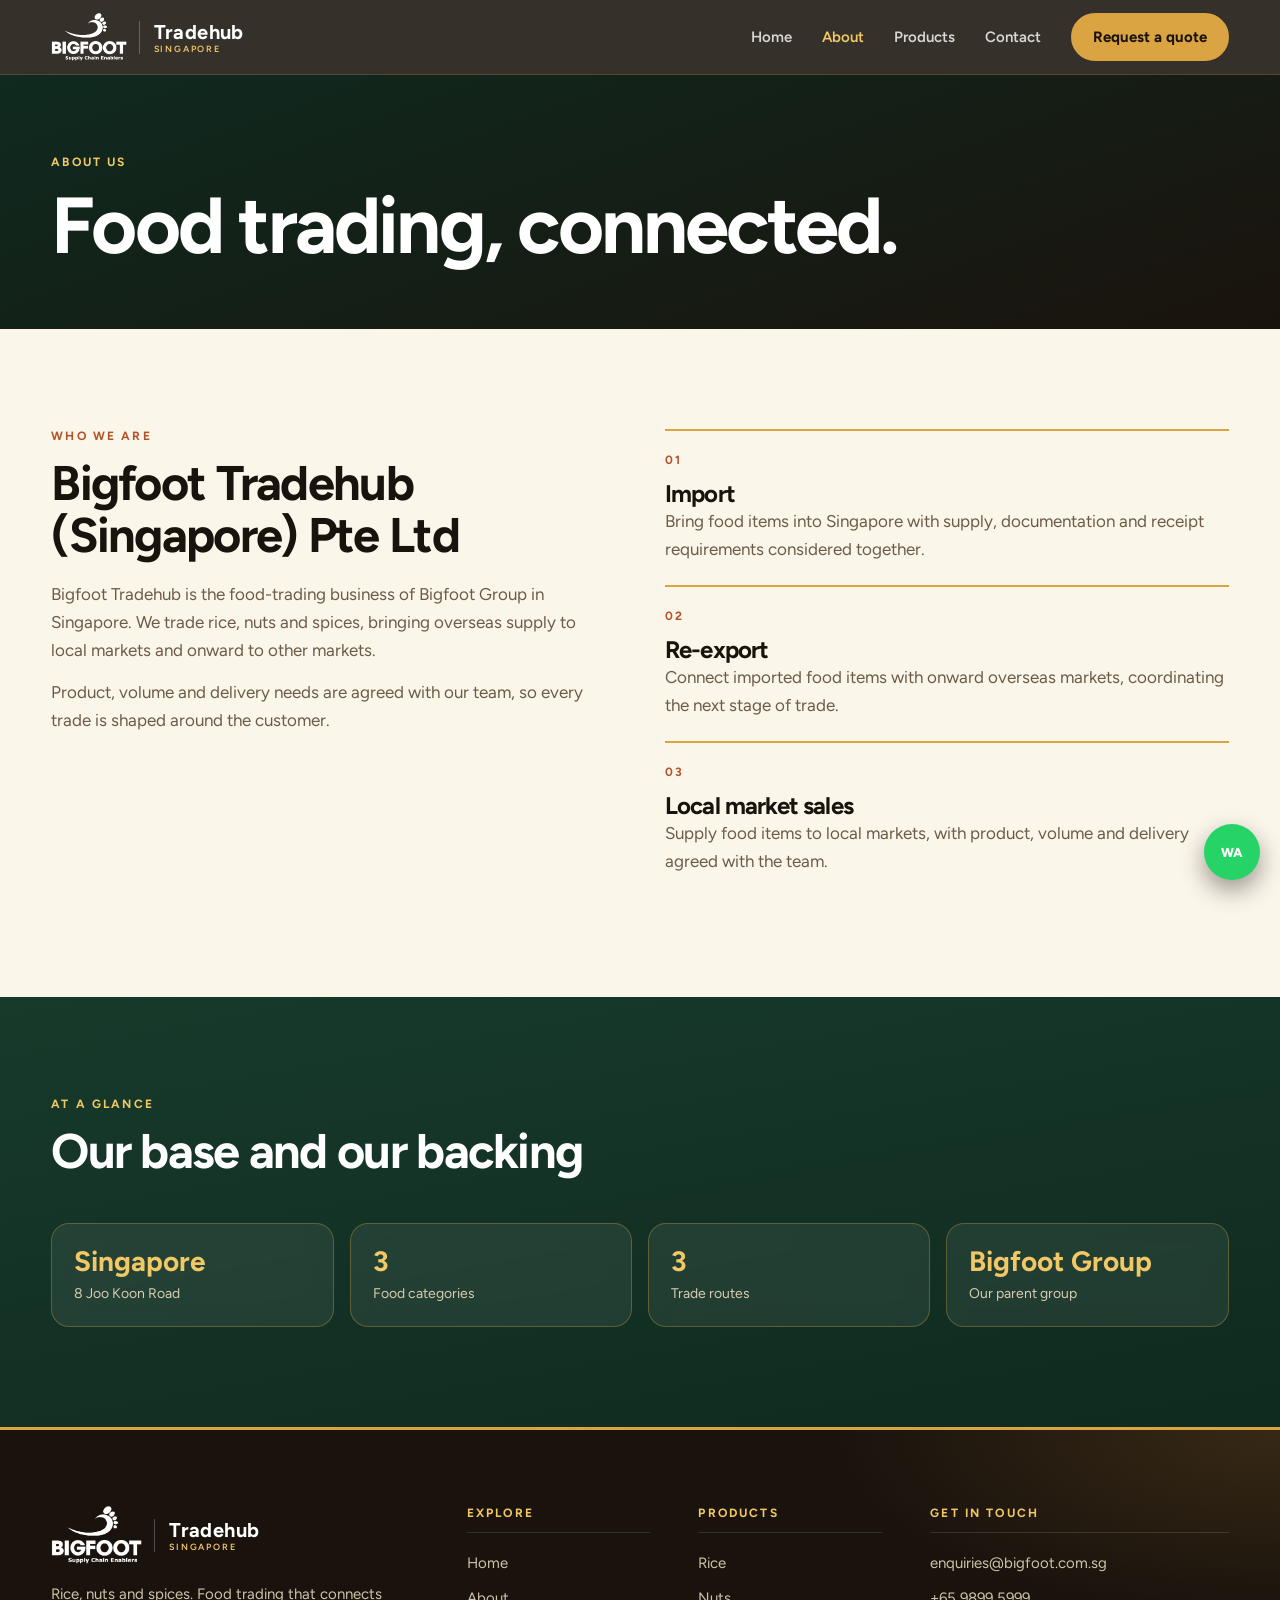
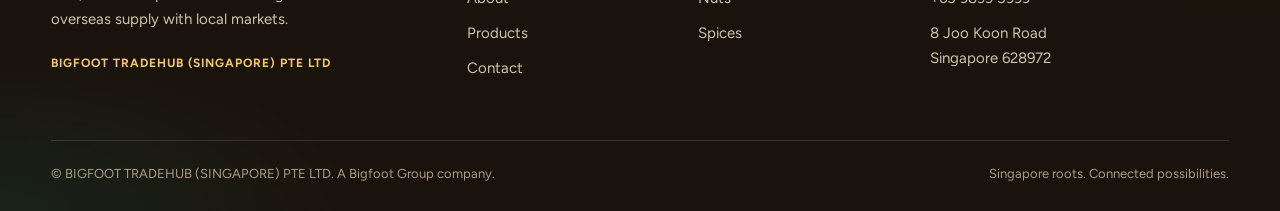
==== about.html @ 129e6efc "Add files via upload" ====
<!doctype html><html lang="en"><head><meta charset="utf-8"><meta name="viewport" content="width=device-width,initial-scale=1"><title>About | Bigfoot Tradehub</title><meta name="description" content="About Bigfoot Tradehub (Singapore) Pte Ltd, a Bigfoot Group food-trading company."><meta name="theme-color" content="#120d09"><link rel="preconnect" href="https://fonts.googleapis.com"><link rel="preconnect" href="https://fonts.gstatic.com" crossorigin><link href="https://fonts.googleapis.com/css2?family=Figtree:wght@400;500;600;700;800&display=swap" rel="stylesheet"><link rel="stylesheet" href="styles.css"></head><body>
<header><div class="w"><a class="brand" href="index.html" aria-label="Bigfoot Tradehub home"><img class="bl" src="assets/images/bigfoot-white.png" alt="Bigfoot"><span class="bt">Tradehub<small>SINGAPORE</small></span></a><button class="mt" aria-label="Menu" aria-expanded="false">&#9776;</button><nav><a href="index.html">Home</a><a href="about.html" class=on>About</a><a href="products.html">Products</a><a href="contact.html">Contact</a><a class="btn" href="contact.html">Request a quote</a></nav></div></header>
<main><section class="ph"><div class="w"><span class="k">About us</span><h1>Food trading, connected.</h1></div></section>
<section><div class="w two"><div class="rv"><span class="k">Who we are</span><h2>Bigfoot Tradehub (Singapore) Pte Ltd</h2><p style="margin-top:18px;color:var(--mut)">Bigfoot Tradehub is the food-trading business of Bigfoot Group in Singapore. We trade rice, nuts and spices, bringing overseas supply to local markets and onward to other markets.</p><p style="margin-top:14px;color:var(--mut)">Product, volume and delivery needs are agreed with our team, so every trade is shaped around the customer.</p></div>
<div class="rt rv"><article><span class="k">01</span><h3>Import</h3><p>Bring food items into Singapore with supply, documentation and receipt requirements considered together.</p></article><article><span class="k">02</span><h3>Re-export</h3><p>Connect imported food items with onward overseas markets, coordinating the next stage of trade.</p></article><article><span class="k">03</span><h3>Local market sales</h3><p>Supply food items to local markets, with product, volume and delivery agreed with the team.</p></article></div></div></section>
<section class="dark"><div class="w"><div class="hd"><span class="k">At a glance</span><h2>Our base and our backing</h2></div><div class="facts" style="margin:0"><div><b>Singapore</b><small>8 Joo Koon Road</small></div><div><b>3</b><small>Food categories</small></div><div><b>3</b><small>Trade routes</small></div><div><b>Bigfoot Group</b><small>Our parent group</small></div></div></div></section></main>
<a class="wa" href="https://wa.me/6598995999?text=Hello%20Bigfoot%20Tradehub%2C%20I%27d%20like%20to%20enquire." aria-label="WhatsApp">WA</a>
<footer><div class="w fg"><div class="fa"><a class="brand" href="index.html" aria-label="Bigfoot Tradehub home"><img class="bl" src="assets/images/bigfoot-white.png" alt="Bigfoot"><span class="bt">Tradehub<small>SINGAPORE</small></span></a><p>Rice, nuts and spices. Food trading that connects overseas supply with local markets.</p><div class="lgl">BIGFOOT TRADEHUB (SINGAPORE) PTE LTD</div></div><div class="fc"><h4>Explore</h4><a href="index.html">Home</a><a href="about.html">About</a><a href="products.html">Products</a><a href="contact.html">Contact</a></div><div class="fc"><h4>Products</h4><a href="products.html?cat=rice">Rice</a><a href="products.html?cat=nuts">Nuts</a><a href="products.html?cat=spices">Spices</a></div><div class="fc"><h4>Get in touch</h4><a href="mailto:enquiries@bigfoot.com.sg">enquiries@bigfoot.com.sg</a><a href="tel:+6598995999">+65 9899 5999</a><p>8 Joo Koon Road<br>Singapore 628972</p></div></div><div class="w fb"><span>&copy; BIGFOOT TRADEHUB (SINGAPORE) PTE LTD. A Bigfoot Group company.</span><span>Singapore roots. Connected possibilities.</span></div></footer><script src="script.js" defer></script></body></html>
---- styles.css ----
:root{--ink:#1a130d;--g:#173a2b;--g2:#0f2a1f;--gold:#d9a441;--gold2:#f2c867;--cream:#fbf6ea;--sand:#f1e5c8;--terra:#b4532a;--mut:#6b5b48;--serif:'Figtree',system-ui,-apple-system,'Segoe UI',Arial,sans-serif;--sans:'Figtree',system-ui,sans-serif}
*{box-sizing:border-box;margin:0}html{scroll-behavior:smooth}body{font:17px/1.65 var(--sans);color:var(--ink);background:var(--cream)}
a{color:inherit;text-decoration:none}img{max-width:100%;display:block}.w{width:min(1180px,92%);margin:auto}
h1,h2,h3{font-family:var(--serif);font-weight:700;line-height:1.08;letter-spacing:-.035em}h1{font-size:clamp(42px,6.2vw,84px)}h2{font-size:clamp(30px,3.8vw,50px)}h3{font-size:24px}
.k{font:700 12px var(--sans);letter-spacing:.18em;text-transform:uppercase;color:var(--terra);margin-bottom:14px;display:block}
.btn{display:inline-flex;gap:10px;align-items:center;padding:14px 26px;border-radius:99px;background:var(--gold);color:var(--ink);font-weight:700;border:2px solid var(--gold);transition:.25s}.btn:hover{background:var(--gold2);transform:translateY(-2px)}.btn.o{background:transparent;color:#fff;border-color:#ffffff55}.btn.o:hover{border-color:var(--gold);color:var(--gold2)}
header{position:sticky;top:0;z-index:50;background:#120d09d9;backdrop-filter:blur(14px);border-bottom:1px solid #d9a44133;color:#fff}header .w{display:flex;align-items:center;justify-content:space-between;height:74px}
.brand{display:flex;align-items:center;gap:12px;font:700 20px var(--serif);letter-spacing:.02em}.brand .bl{height:48px;width:auto}.brand .bt{padding-left:14px;border-left:1px solid #ffffff40;line-height:1.1}.brand small{display:block;font:600 9px var(--sans);letter-spacing:.2em;color:var(--gold2)}
nav{display:flex;gap:30px;align-items:center;font-weight:600;font-size:15px}nav a:not(.btn){opacity:.8}nav a:hover,nav a.on{opacity:1;color:var(--gold2)}nav .btn{padding:10px 20px}.mt{display:none;background:none;border:1px solid #fff4;color:#fff;border-radius:8px;padding:8px 12px;font-size:20px}
.hero{background:radial-gradient(60% 70% at 85% 10%,#d9a44140,transparent 70%),radial-gradient(50% 60% at 0 100%,#b4532a33,transparent 70%),linear-gradient(160deg,var(--g2),var(--ink));color:#fff;padding:90px 0 70px;overflow:hidden}
.hero .w{display:grid;grid-template-columns:1.15fr 1fr;gap:50px;align-items:center}.hero h1 em{font-style:italic;color:var(--gold2)}.hero p.l{font-size:20px;color:#e8dcc4;max-width:540px;margin:24px 0 32px}.hero .k{color:var(--gold2)}
.stack{position:relative;height:430px}.stack div{position:absolute;width:62%;height:70%;border-radius:24px;border:1px solid #ffffff40;box-shadow:0 30px 60px -20px #000a;overflow:hidden;background-size:64px;transition:.5s}
.stack div:nth-child(1){left:0;top:6%;transform:rotate(-7deg);background-image:url("data:image/svg+xml,%3Csvg%20xmlns%3D%27http%3A//www.w3.org/2000/svg%27%20width%3D%2764%27%20height%3D%2764%27%3E%3Crect%20width%3D%2764%27%20height%3D%2764%27%20fill%3D%27%23cdbb8f%27/%3E%3Cellipse%20cx%3D%2714%27%20cy%3D%2714%27%20rx%3D%279%27%20ry%3D%273.2%27%20fill%3D%27%23f6eed6%27%20transform%3D%27rotate%2830%2014%2014%29%27/%3E%3Cellipse%20cx%3D%2746%27%20cy%3D%2710%27%20rx%3D%279%27%20ry%3D%273.2%27%20fill%3D%27%23f6eed6%27%20transform%3D%27rotate%28-40%2046%2010%29%27/%3E%3Cellipse%20cx%3D%2730%27%20cy%3D%2734%27%20rx%3D%279%27%20ry%3D%273.2%27%20fill%3D%27%23f6eed6%27%20transform%3D%27rotate%2870%2030%2034%29%27/%3E%3Cellipse%20cx%3D%2710%27%20cy%3D%2750%27%20rx%3D%279%27%20ry%3D%273.2%27%20fill%3D%27%23f6eed6%27%20transform%3D%27rotate%28-20%2010%2050%29%27/%3E%3Cellipse%20cx%3D%2752%27%20cy%3D%2748%27%20rx%3D%279%27%20ry%3D%273.2%27%20fill%3D%27%23f6eed6%27%20transform%3D%27rotate%2845%2052%2048%29%27/%3E%3C/svg%3E")}.stack div:nth-child(2){right:0;top:0;transform:rotate(6deg);background-image:url("data:image/svg+xml,%3Csvg%20xmlns%3D%27http%3A//www.w3.org/2000/svg%27%20width%3D%2764%27%20height%3D%2764%27%3E%3Crect%20width%3D%2764%27%20height%3D%2764%27%20fill%3D%27%23a8743a%27/%3E%3Cpath%20d%3D%27M8%2016q8-12%2014%200q-2%2012-14%200z%27%20fill%3D%27%23e6c58b%27%20transform%3D%27rotate%2820%208%2016%29%27/%3E%3Cpath%20d%3D%27M38%208q8-12%2014%200q-2%2012-14%200z%27%20fill%3D%27%23e6c58b%27%20transform%3D%27rotate%28-30%2038%208%29%27/%3E%3Cpath%20d%3D%27M26%2040q8-12%2014%200q-2%2012-14%200z%27%20fill%3D%27%23e6c58b%27%20transform%3D%27rotate%2860%2026%2040%29%27/%3E%3Cpath%20d%3D%27M4%2052q8-12%2014%200q-2%2012-14%200z%27%20fill%3D%27%23e6c58b%27%20transform%3D%27rotate%28-10%204%2052%29%27/%3E%3Cpath%20d%3D%27M46%2050q8-12%2014%200q-2%2012-14%200z%27%20fill%3D%27%23e6c58b%27%20transform%3D%27rotate%2835%2046%2050%29%27/%3E%3C/svg%3E")}.stack div:nth-child(3){left:20%;bottom:0;transform:rotate(-1deg);background-image:url("data:image/svg+xml,%3Csvg%20xmlns%3D%27http%3A//www.w3.org/2000/svg%27%20width%3D%2764%27%20height%3D%2764%27%3E%3Crect%20width%3D%2764%27%20height%3D%2764%27%20fill%3D%27%238f2f1c%27/%3E%3Ccircle%20cx%3D%2712%27%20cy%3D%2714%27%20r%3D%275%27%20fill%3D%27%23e3a21a%27/%3E%3Ccircle%20cx%3D%2744%27%20cy%3D%2712%27%20r%3D%273.5%27%20fill%3D%27%23f1c453%27/%3E%3Ccircle%20cx%3D%2730%27%20cy%3D%2734%27%20r%3D%276%27%20fill%3D%27%23c4472b%27/%3E%3Ccircle%20cx%3D%2710%27%20cy%3D%2750%27%20r%3D%273.5%27%20fill%3D%27%23e3a21a%27/%3E%3Ccircle%20cx%3D%2750%27%20cy%3D%2748%27%20r%3D%275%27%20fill%3D%27%23f1c453%27/%3E%3C/svg%3E")}.stack:hover div{transform:rotate(0) scale(.98)}
.stack img,.tile img,.pc img{position:absolute;inset:0;width:100%;height:100%;object-fit:cover}
.stack span{position:absolute;left:16px;bottom:14px;font:700 22px var(--serif);color:#fff;text-shadow:0 2px 10px #000}
.facts{display:grid;grid-template-columns:repeat(4,1fr);gap:16px;margin-top:60px}.facts div,.gl{background:#ffffff12;border:1px solid #d9a44155;border-radius:18px;padding:20px 22px;backdrop-filter:blur(10px)}.facts b{display:block;font:700 28px var(--serif);color:var(--gold2)}.facts small{color:#d9ccb2;font-size:14px}
section{padding:100px 0}.hd{max-width:760px;margin-bottom:46px}.hd p{color:var(--mut);margin-top:16px;font-size:18px}.dark .hd p{color:#cfc3aa}
.tiles{display:grid;grid-template-columns:repeat(3,1fr);gap:22px}.tile{position:relative;min-height:360px;border-radius:26px;overflow:hidden;display:flex;flex-direction:column;justify-content:flex-end;padding:28px;color:#fff;background-size:64px;border:1px solid #d9a44155;transition:.35s}.tile:hover{transform:translateY(-8px)}.tile:after{content:"";position:absolute;inset:0;background:linear-gradient(180deg,transparent 30%,#120d09e6)}.tile *{position:relative;z-index:1}.tile h3{font-size:36px}.tile p{color:#eadfc6;font-size:15px}
.t1{background-image:url("data:image/svg+xml,%3Csvg%20xmlns%3D%27http%3A//www.w3.org/2000/svg%27%20width%3D%2764%27%20height%3D%2764%27%3E%3Crect%20width%3D%2764%27%20height%3D%2764%27%20fill%3D%27%23cdbb8f%27/%3E%3Cellipse%20cx%3D%2714%27%20cy%3D%2714%27%20rx%3D%279%27%20ry%3D%273.2%27%20fill%3D%27%23f6eed6%27%20transform%3D%27rotate%2830%2014%2014%29%27/%3E%3Cellipse%20cx%3D%2746%27%20cy%3D%2710%27%20rx%3D%279%27%20ry%3D%273.2%27%20fill%3D%27%23f6eed6%27%20transform%3D%27rotate%28-40%2046%2010%29%27/%3E%3Cellipse%20cx%3D%2730%27%20cy%3D%2734%27%20rx%3D%279%27%20ry%3D%273.2%27%20fill%3D%27%23f6eed6%27%20transform%3D%27rotate%2870%2030%2034%29%27/%3E%3Cellipse%20cx%3D%2710%27%20cy%3D%2750%27%20rx%3D%279%27%20ry%3D%273.2%27%20fill%3D%27%23f6eed6%27%20transform%3D%27rotate%28-20%2010%2050%29%27/%3E%3Cellipse%20cx%3D%2752%27%20cy%3D%2748%27%20rx%3D%279%27%20ry%3D%273.2%27%20fill%3D%27%23f6eed6%27%20transform%3D%27rotate%2845%2052%2048%29%27/%3E%3C/svg%3E")}.t2{background-image:url("data:image/svg+xml,%3Csvg%20xmlns%3D%27http%3A//www.w3.org/2000/svg%27%20width%3D%2764%27%20height%3D%2764%27%3E%3Crect%20width%3D%2764%27%20height%3D%2764%27%20fill%3D%27%23a8743a%27/%3E%3Cpath%20d%3D%27M8%2016q8-12%2014%200q-2%2012-14%200z%27%20fill%3D%27%23e6c58b%27%20transform%3D%27rotate%2820%208%2016%29%27/%3E%3Cpath%20d%3D%27M38%208q8-12%2014%200q-2%2012-14%200z%27%20fill%3D%27%23e6c58b%27%20transform%3D%27rotate%28-30%2038%208%29%27/%3E%3Cpath%20d%3D%27M26%2040q8-12%2014%200q-2%2012-14%200z%27%20fill%3D%27%23e6c58b%27%20transform%3D%27rotate%2860%2026%2040%29%27/%3E%3Cpath%20d%3D%27M4%2052q8-12%2014%200q-2%2012-14%200z%27%20fill%3D%27%23e6c58b%27%20transform%3D%27rotate%28-10%204%2052%29%27/%3E%3Cpath%20d%3D%27M46%2050q8-12%2014%200q-2%2012-14%200z%27%20fill%3D%27%23e6c58b%27%20transform%3D%27rotate%2835%2046%2050%29%27/%3E%3C/svg%3E")}.t3{background-image:url("data:image/svg+xml,%3Csvg%20xmlns%3D%27http%3A//www.w3.org/2000/svg%27%20width%3D%2764%27%20height%3D%2764%27%3E%3Crect%20width%3D%2764%27%20height%3D%2764%27%20fill%3D%27%238f2f1c%27/%3E%3Ccircle%20cx%3D%2712%27%20cy%3D%2714%27%20r%3D%275%27%20fill%3D%27%23e3a21a%27/%3E%3Ccircle%20cx%3D%2744%27%20cy%3D%2712%27%20r%3D%273.5%27%20fill%3D%27%23f1c453%27/%3E%3Ccircle%20cx%3D%2730%27%20cy%3D%2734%27%20r%3D%276%27%20fill%3D%27%23c4472b%27/%3E%3Ccircle%20cx%3D%2710%27%20cy%3D%2750%27%20r%3D%273.5%27%20fill%3D%27%23e3a21a%27/%3E%3Ccircle%20cx%3D%2750%27%20cy%3D%2748%27%20r%3D%275%27%20fill%3D%27%23f1c453%27/%3E%3C/svg%3E")}
.dark{background:linear-gradient(170deg,var(--g),var(--g2));color:#fff}.dark .k{color:var(--gold2)}
.steps{display:grid;grid-template-columns:repeat(4,1fr);gap:18px}.steps div{background:#ffffff10;border:1px solid #ffffff25;border-radius:20px;padding:26px}.steps b{display:grid;place-items:center;width:44px;height:44px;border-radius:50%;background:var(--gold);color:var(--ink);margin-bottom:18px}.steps h3{font-size:21px;margin-bottom:8px}.steps p{color:#d4c9b0;font-size:15px}
.pil{display:grid;grid-template-columns:1fr 1fr;gap:20px}.pil div{position:relative;overflow:hidden;border-radius:24px;padding:34px;min-height:200px;border:1px solid #d9a44144}.pil div:before{content:attr(data-n);position:absolute;right:20px;bottom:-14px;font:700 110px var(--serif);opacity:.14}.pil h3{margin-bottom:10px}.pil p{max-width:430px;font-size:15.5px}
.pil div:nth-child(1){background:var(--g);color:#fff}.pil div:nth-child(2){background:#fff}.pil div:nth-child(3){background:var(--sand)}.pil div:nth-child(4){background:var(--ink);color:#fff}.pil div:nth-child(4) h3{color:var(--gold2)}
.cta{background:radial-gradient(50% 80% at 80% 0,#d9a44133,transparent 70%),var(--ink);color:#fff;text-align:center}.cta h2 em{font-style:normal;color:var(--gold2)}.cta p{color:#d4c9b0;margin:18px auto 30px;max-width:560px}
.tabs{display:flex;flex-wrap:wrap;gap:10px;margin-bottom:30px}.tabs button{font:600 15px var(--sans);padding:11px 20px;border-radius:99px;border:1px solid #d9c8a2;background:#fff;color:var(--g);cursor:pointer}.tabs button em{font-style:normal;margin-left:8px;font-size:12px;background:var(--sand);padding:2px 8px;border-radius:99px}.tabs button.on{background:var(--g);color:#fff;border-color:var(--g)}
.grid{display:grid;grid-template-columns:repeat(4,1fr);gap:20px}.pc{background:#fff;border:1px solid #eadfc6;border-radius:20px;overflow:hidden;display:flex;flex-direction:column;transition:.3s}.pc:hover{transform:translateY(-5px);box-shadow:0 20px 34px -18px #1a130d66;border-color:var(--gold)}.pc .a{position:relative;height:150px;background-size:64px}.pc .a.rice{background-image:url("data:image/svg+xml,%3Csvg%20xmlns%3D%27http%3A//www.w3.org/2000/svg%27%20width%3D%2764%27%20height%3D%2764%27%3E%3Crect%20width%3D%2764%27%20height%3D%2764%27%20fill%3D%27%23cdbb8f%27/%3E%3Cellipse%20cx%3D%2714%27%20cy%3D%2714%27%20rx%3D%279%27%20ry%3D%273.2%27%20fill%3D%27%23f6eed6%27%20transform%3D%27rotate%2830%2014%2014%29%27/%3E%3Cellipse%20cx%3D%2746%27%20cy%3D%2710%27%20rx%3D%279%27%20ry%3D%273.2%27%20fill%3D%27%23f6eed6%27%20transform%3D%27rotate%28-40%2046%2010%29%27/%3E%3Cellipse%20cx%3D%2730%27%20cy%3D%2734%27%20rx%3D%279%27%20ry%3D%273.2%27%20fill%3D%27%23f6eed6%27%20transform%3D%27rotate%2870%2030%2034%29%27/%3E%3Cellipse%20cx%3D%2710%27%20cy%3D%2750%27%20rx%3D%279%27%20ry%3D%273.2%27%20fill%3D%27%23f6eed6%27%20transform%3D%27rotate%28-20%2010%2050%29%27/%3E%3Cellipse%20cx%3D%2752%27%20cy%3D%2748%27%20rx%3D%279%27%20ry%3D%273.2%27%20fill%3D%27%23f6eed6%27%20transform%3D%27rotate%2845%2052%2048%29%27/%3E%3C/svg%3E")}.pc .a.nuts{background-image:url("data:image/svg+xml,%3Csvg%20xmlns%3D%27http%3A//www.w3.org/2000/svg%27%20width%3D%2764%27%20height%3D%2764%27%3E%3Crect%20width%3D%2764%27%20height%3D%2764%27%20fill%3D%27%23a8743a%27/%3E%3Cpath%20d%3D%27M8%2016q8-12%2014%200q-2%2012-14%200z%27%20fill%3D%27%23e6c58b%27%20transform%3D%27rotate%2820%208%2016%29%27/%3E%3Cpath%20d%3D%27M38%208q8-12%2014%200q-2%2012-14%200z%27%20fill%3D%27%23e6c58b%27%20transform%3D%27rotate%28-30%2038%208%29%27/%3E%3Cpath%20d%3D%27M26%2040q8-12%2014%200q-2%2012-14%200z%27%20fill%3D%27%23e6c58b%27%20transform%3D%27rotate%2860%2026%2040%29%27/%3E%3Cpath%20d%3D%27M4%2052q8-12%2014%200q-2%2012-14%200z%27%20fill%3D%27%23e6c58b%27%20transform%3D%27rotate%28-10%204%2052%29%27/%3E%3Cpath%20d%3D%27M46%2050q8-12%2014%200q-2%2012-14%200z%27%20fill%3D%27%23e6c58b%27%20transform%3D%27rotate%2835%2046%2050%29%27/%3E%3C/svg%3E")}.pc .a.spices{background-image:url("data:image/svg+xml,%3Csvg%20xmlns%3D%27http%3A//www.w3.org/2000/svg%27%20width%3D%2764%27%20height%3D%2764%27%3E%3Crect%20width%3D%2764%27%20height%3D%2764%27%20fill%3D%27%238f2f1c%27/%3E%3Ccircle%20cx%3D%2712%27%20cy%3D%2714%27%20r%3D%275%27%20fill%3D%27%23e3a21a%27/%3E%3Ccircle%20cx%3D%2744%27%20cy%3D%2712%27%20r%3D%273.5%27%20fill%3D%27%23f1c453%27/%3E%3Ccircle%20cx%3D%2730%27%20cy%3D%2734%27%20r%3D%276%27%20fill%3D%27%23c4472b%27/%3E%3Ccircle%20cx%3D%2710%27%20cy%3D%2750%27%20r%3D%273.5%27%20fill%3D%27%23e3a21a%27/%3E%3Ccircle%20cx%3D%2750%27%20cy%3D%2748%27%20r%3D%275%27%20fill%3D%27%23f1c453%27/%3E%3C/svg%3E")}
.pc div.b{padding:20px;display:flex;flex-direction:column;gap:6px;flex:1}.pc h3{font-size:21px}.pc small{color:var(--terra);font-weight:700;letter-spacing:.08em;text-transform:uppercase;font-size:11px}.pc p{font-size:14px;color:var(--mut);flex:1}.pc a{font-weight:700;color:var(--g);font-size:14px;margin-top:8px}.pc a:hover{color:var(--terra)}
.two{display:grid;grid-template-columns:1fr 1fr;gap:50px;align-items:start}.rt article{border-top:2px solid var(--gold);padding:22px 0}.rt p{color:var(--mut)}
.ph{padding:80px 0 60px;background:linear-gradient(160deg,var(--g2),var(--ink));color:#fff}.ph .k{color:var(--gold2)}
.cf{display:grid;grid-template-columns:1fr 1.3fr;gap:30px}.gl{color:#fff;padding:32px}.gl p,.gl a{color:#e4d8be}.gl h3{color:var(--gold2);margin:18px 0 6px;font-size:24px}.gl h3:first-child{margin-top:0}
form.gl{display:grid;grid-template-columns:1fr 1fr;gap:16px}form .f{grid-column:1/3}label{font-size:13px;font-weight:600;color:var(--gold2);display:block;margin-bottom:6px}input,select,textarea{width:100%;padding:13px 14px;border-radius:12px;border:1px solid #ffffff33;background:#0e0a07aa;color:#fff;font:inherit}input:focus,select:focus,textarea:focus{outline:2px solid var(--gold)}
.map{border-radius:22px;overflow:hidden;border:1px solid #d9a44166;margin-top:30px;height:320px}.map iframe{width:100%;height:100%;border:0}
.wa{position:fixed;right:20px;bottom:20px;z-index:60;background:#25d366;color:#fff;width:56px;height:56px;border-radius:50%;display:grid;place-items:center;font:800 13px var(--sans);box-shadow:0 10px 24px #0006}
footer{background:radial-gradient(50% 70% at 100% 0,#d9a44126,transparent 70%),radial-gradient(40% 60% at 0 100%,#173a2b66,transparent 70%),var(--ink);border-top:3px solid var(--gold);color:#cfc3aa;padding:76px 0 26px;font-size:15px}.fg{display:grid;grid-template-columns:1.6fr .8fr .8fr 1.3fr;gap:48px}footer .brand{display:flex;margin:0;color:#fff}footer .brand .bl{height:58px}footer .fa p{margin-top:18px;max-width:340px}footer .fa .lgl{margin-top:22px;font-size:12px;letter-spacing:.08em;color:var(--gold2);font-weight:700;text-transform:uppercase}footer h4{color:var(--gold2);font:700 12px var(--sans);letter-spacing:.18em;text-transform:uppercase;margin-bottom:18px;padding-bottom:12px;border-bottom:1px solid #ffffff1f}footer .fc a,footer .fc p{display:block;margin:0 0 10px;color:#cfc3aa;transition:.2s}footer .fc a:hover{color:var(--gold2);transform:translateX(4px)}.fb{border-top:1px solid #ffffff1f;margin-top:50px;padding-top:22px;font-size:13px;display:flex;justify-content:space-between;gap:20px;flex-wrap:wrap;color:#a99c83}
.rv{opacity:0;transform:translateY(28px);transition:opacity .8s,transform .8s}.rv.in{opacity:1;transform:none}
@media(max-width:980px){.hero .w,.two,.cf{grid-template-columns:1fr}.stack{height:340px}.facts,.steps,.grid{grid-template-columns:1fr 1fr}.tiles,.pil{grid-template-columns:1fr}.fg{grid-template-columns:1fr 1fr}.mt{display:block}nav{display:none;position:absolute;top:74px;left:0;right:0;flex-direction:column;background:#120d09;padding:20px;gap:18px}nav.o{display:flex}section{padding:70px 0}}
@media(max-width:560px){.grid,.facts,.steps{grid-template-columns:1fr}form.gl{grid-template-columns:1fr}form .f{grid-column:auto}}
@media(prefers-reduced-motion:reduce){.rv{opacity:1;transform:none;transition:none}*{scroll-behavior:auto}}
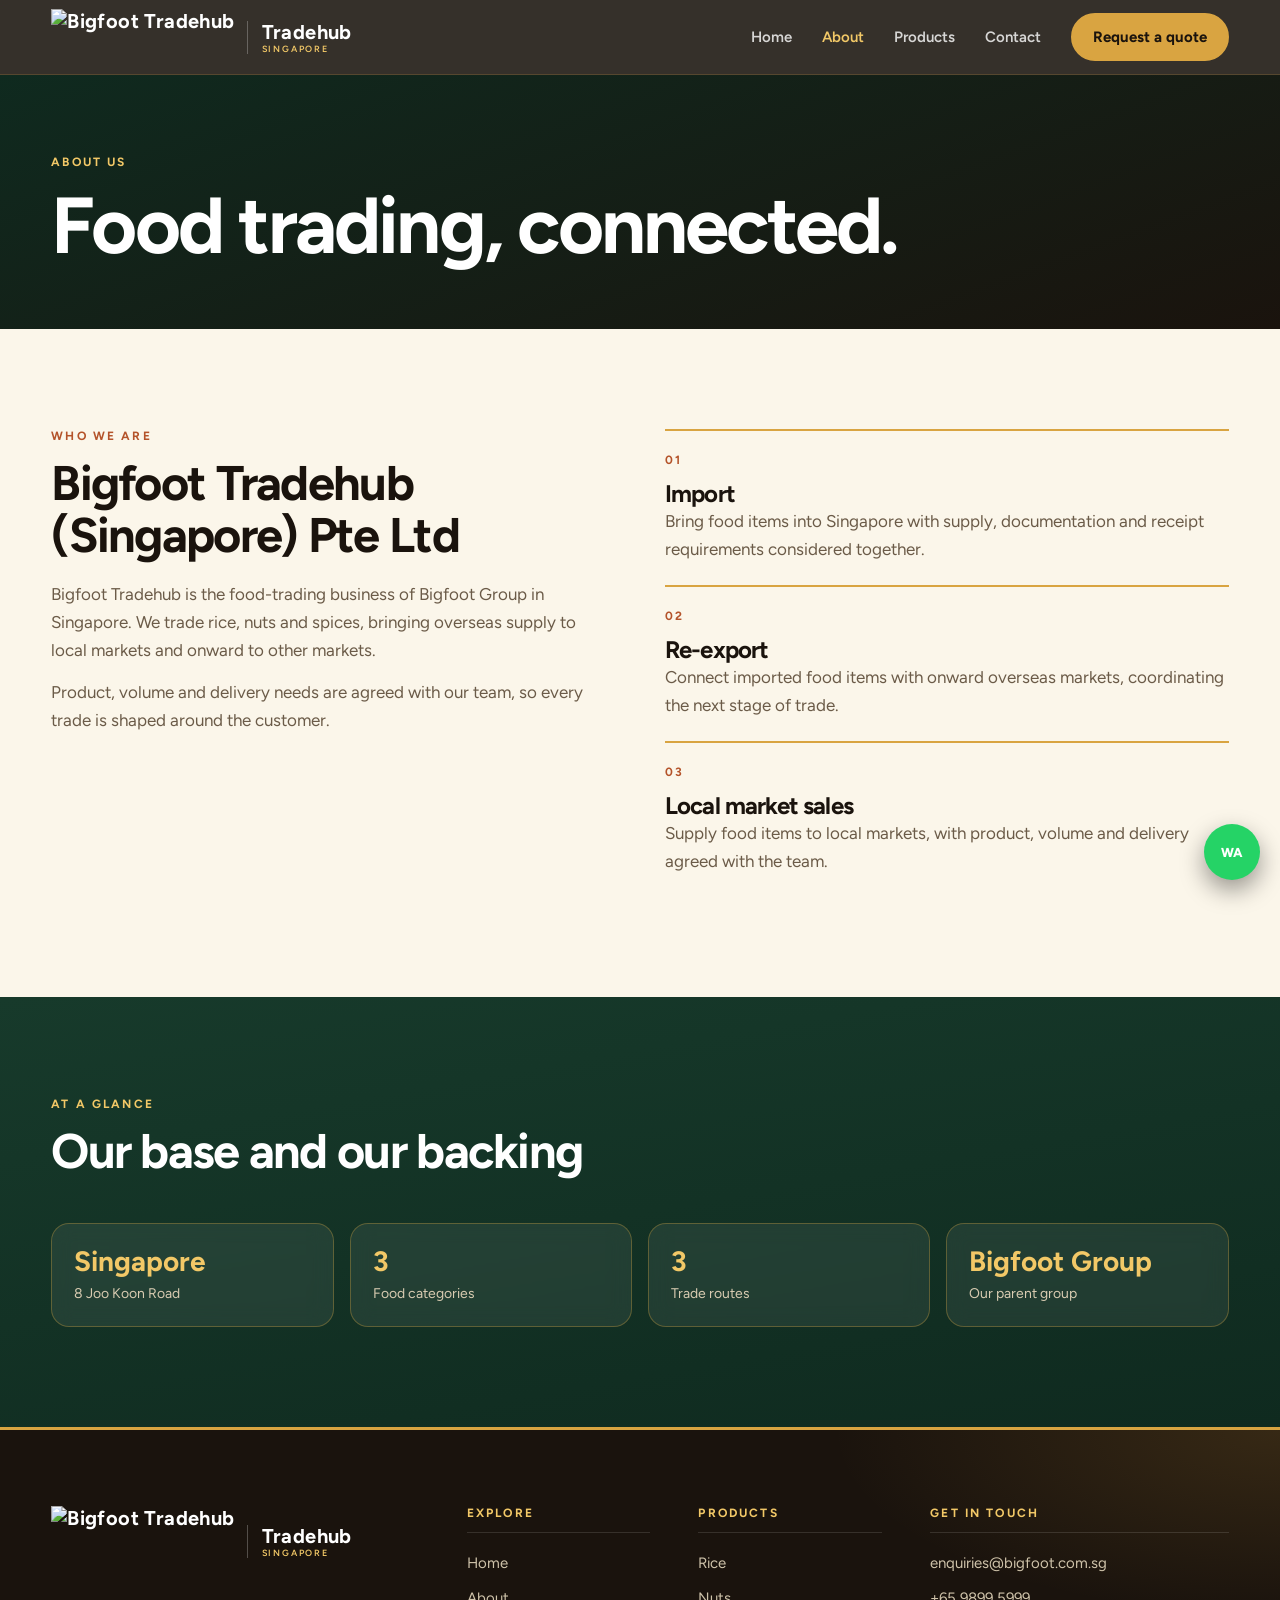
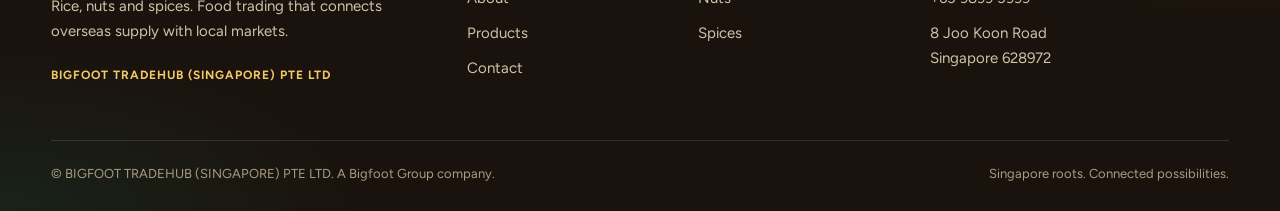
==== commit 8f555eb8: "Add files via upload" ====
--- a/about.html
+++ b/about.html
@@ -1,8 +1,8 @@
 <!doctype html><html lang="en"><head><meta charset="utf-8"><meta name="viewport" content="width=device-width,initial-scale=1"><title>About | Bigfoot Tradehub</title><meta name="description" content="About Bigfoot Tradehub (Singapore) Pte Ltd, a Bigfoot Group food-trading company."><meta name="theme-color" content="#120d09"><link rel="preconnect" href="https://fonts.googleapis.com"><link rel="preconnect" href="https://fonts.gstatic.com" crossorigin><link href="https://fonts.googleapis.com/css2?family=Figtree:wght@400;500;600;700;800&display=swap" rel="stylesheet"><link rel="stylesheet" href="styles.css"></head><body>
-<header><div class="w"><a class="brand" href="index.html" aria-label="Bigfoot Tradehub home"><img class="bl" src="assets/images/bigfoot-white.png" alt="Bigfoot"><span class="bt">Tradehub<small>SINGAPORE</small></span></a><button class="mt" aria-label="Menu" aria-expanded="false">&#9776;</button><nav><a href="index.html">Home</a><a href="about.html" class=on>About</a><a href="products.html">Products</a><a href="contact.html">Contact</a><a class="btn" href="contact.html">Request a quote</a></nav></div></header>
+<header><div class="w"><a class="brand" href="index.html" aria-label="Bigfoot Tradehub home"><img class="bl" src="assets/images/bigfoot-tradehub-logo-white.png" alt="Bigfoot Tradehub"><span class="bt">Tradehub<small>SINGAPORE</small></span></a><button class="mt" aria-label="Menu" aria-expanded="false">&#9776;</button><nav><a href="index.html">Home</a><a href="about.html" class=on>About</a><a href="products.html">Products</a><a href="contact.html">Contact</a><a class="btn" href="contact.html">Request a quote</a></nav></div></header>
 <main><section class="ph"><div class="w"><span class="k">About us</span><h1>Food trading, connected.</h1></div></section>
 <section><div class="w two"><div class="rv"><span class="k">Who we are</span><h2>Bigfoot Tradehub (Singapore) Pte Ltd</h2><p style="margin-top:18px;color:var(--mut)">Bigfoot Tradehub is the food-trading business of Bigfoot Group in Singapore. We trade rice, nuts and spices, bringing overseas supply to local markets and onward to other markets.</p><p style="margin-top:14px;color:var(--mut)">Product, volume and delivery needs are agreed with our team, so every trade is shaped around the customer.</p></div>
 <div class="rt rv"><article><span class="k">01</span><h3>Import</h3><p>Bring food items into Singapore with supply, documentation and receipt requirements considered together.</p></article><article><span class="k">02</span><h3>Re-export</h3><p>Connect imported food items with onward overseas markets, coordinating the next stage of trade.</p></article><article><span class="k">03</span><h3>Local market sales</h3><p>Supply food items to local markets, with product, volume and delivery agreed with the team.</p></article></div></div></section>
 <section class="dark"><div class="w"><div class="hd"><span class="k">At a glance</span><h2>Our base and our backing</h2></div><div class="facts" style="margin:0"><div><b>Singapore</b><small>8 Joo Koon Road</small></div><div><b>3</b><small>Food categories</small></div><div><b>3</b><small>Trade routes</small></div><div><b>Bigfoot Group</b><small>Our parent group</small></div></div></div></section></main>
 <a class="wa" href="https://wa.me/6598995999?text=Hello%20Bigfoot%20Tradehub%2C%20I%27d%20like%20to%20enquire." aria-label="WhatsApp">WA</a>
-<footer><div class="w fg"><div class="fa"><a class="brand" href="index.html" aria-label="Bigfoot Tradehub home"><img class="bl" src="assets/images/bigfoot-white.png" alt="Bigfoot"><span class="bt">Tradehub<small>SINGAPORE</small></span></a><p>Rice, nuts and spices. Food trading that connects overseas supply with local markets.</p><div class="lgl">BIGFOOT TRADEHUB (SINGAPORE) PTE LTD</div></div><div class="fc"><h4>Explore</h4><a href="index.html">Home</a><a href="about.html">About</a><a href="products.html">Products</a><a href="contact.html">Contact</a></div><div class="fc"><h4>Products</h4><a href="products.html?cat=rice">Rice</a><a href="products.html?cat=nuts">Nuts</a><a href="products.html?cat=spices">Spices</a></div><div class="fc"><h4>Get in touch</h4><a href="mailto:enquiries@bigfoot.com.sg">enquiries@bigfoot.com.sg</a><a href="tel:+6598995999">+65 9899 5999</a><p>8 Joo Koon Road<br>Singapore 628972</p></div></div><div class="w fb"><span>&copy; BIGFOOT TRADEHUB (SINGAPORE) PTE LTD. A Bigfoot Group company.</span><span>Singapore roots. Connected possibilities.</span></div></footer><script src="script.js" defer></script></body></html>+<footer><div class="w fg"><div class="fa"><a class="brand" href="index.html" aria-label="Bigfoot Tradehub home"><img class="bl" src="assets/images/bigfoot-tradehub-logo-white.png" alt="Bigfoot Tradehub"><span class="bt">Tradehub<small>SINGAPORE</small></span></a><p>Rice, nuts and spices. Food trading that connects overseas supply with local markets.</p><div class="lgl">BIGFOOT TRADEHUB (SINGAPORE) PTE LTD</div></div><div class="fc"><h4>Explore</h4><a href="index.html">Home</a><a href="about.html">About</a><a href="products.html">Products</a><a href="contact.html">Contact</a></div><div class="fc"><h4>Products</h4><a href="products.html?cat=rice">Rice</a><a href="products.html?cat=nuts">Nuts</a><a href="products.html?cat=spices">Spices</a></div><div class="fc"><h4>Get in touch</h4><a href="mailto:enquiries@bigfoot.com.sg">enquiries@bigfoot.com.sg</a><a href="tel:+6598995999">+65 9899 5999</a><p>8 Joo Koon Road<br>Singapore 628972</p></div></div><div class="w fb"><span>&copy; BIGFOOT TRADEHUB (SINGAPORE) PTE LTD. A Bigfoot Group company.</span><span>Singapore roots. Connected possibilities.</span></div></footer><script src="script.js" defer></script></body></html>
--- a/styles.css
+++ b/styles.css
@@ -6,7 +6,7 @@
 .k{font:700 12px var(--sans);letter-spacing:.18em;text-transform:uppercase;color:var(--terra);margin-bottom:14px;display:block}
 .btn{display:inline-flex;gap:10px;align-items:center;padding:14px 26px;border-radius:99px;background:var(--gold);color:var(--ink);font-weight:700;border:2px solid var(--gold);transition:.25s}.btn:hover{background:var(--gold2);transform:translateY(-2px)}.btn.o{background:transparent;color:#fff;border-color:#ffffff55}.btn.o:hover{border-color:var(--gold);color:var(--gold2)}
 header{position:sticky;top:0;z-index:50;background:#120d09d9;backdrop-filter:blur(14px);border-bottom:1px solid #d9a44133;color:#fff}header .w{display:flex;align-items:center;justify-content:space-between;height:74px}
-.brand{display:flex;align-items:center;gap:12px;font:700 20px var(--serif);letter-spacing:.02em}.brand .bl{height:48px;width:auto}.brand .bt{padding-left:14px;border-left:1px solid #ffffff40;line-height:1.1}.brand small{display:block;font:600 9px var(--sans);letter-spacing:.2em;color:var(--gold2)}
+.brand{display:flex;align-items:center;gap:12px;font:700 20px var(--serif);letter-spacing:.02em}.brand .bl{height:56px;width:auto}.brand .bt{padding-left:14px;border-left:1px solid #ffffff40;line-height:1.1}.brand small{display:block;font:600 9px var(--sans);letter-spacing:.2em;color:var(--gold2)}
 nav{display:flex;gap:30px;align-items:center;font-weight:600;font-size:15px}nav a:not(.btn){opacity:.8}nav a:hover,nav a.on{opacity:1;color:var(--gold2)}nav .btn{padding:10px 20px}.mt{display:none;background:none;border:1px solid #fff4;color:#fff;border-radius:8px;padding:8px 12px;font-size:20px}
 .hero{background:radial-gradient(60% 70% at 85% 10%,#d9a44140,transparent 70%),radial-gradient(50% 60% at 0 100%,#b4532a33,transparent 70%),linear-gradient(160deg,var(--g2),var(--ink));color:#fff;padding:90px 0 70px;overflow:hidden}
 .hero .w{display:grid;grid-template-columns:1.15fr 1fr;gap:50px;align-items:center}.hero h1 em{font-style:italic;color:var(--gold2)}.hero p.l{font-size:20px;color:#e8dcc4;max-width:540px;margin:24px 0 32px}.hero .k{color:var(--gold2)}
@@ -32,7 +32,7 @@
 form.gl{display:grid;grid-template-columns:1fr 1fr;gap:16px}form .f{grid-column:1/3}label{font-size:13px;font-weight:600;color:var(--gold2);display:block;margin-bottom:6px}input,select,textarea{width:100%;padding:13px 14px;border-radius:12px;border:1px solid #ffffff33;background:#0e0a07aa;color:#fff;font:inherit}input:focus,select:focus,textarea:focus{outline:2px solid var(--gold)}
 .map{border-radius:22px;overflow:hidden;border:1px solid #d9a44166;margin-top:30px;height:320px}.map iframe{width:100%;height:100%;border:0}
 .wa{position:fixed;right:20px;bottom:20px;z-index:60;background:#25d366;color:#fff;width:56px;height:56px;border-radius:50%;display:grid;place-items:center;font:800 13px var(--sans);box-shadow:0 10px 24px #0006}
-footer{background:radial-gradient(50% 70% at 100% 0,#d9a44126,transparent 70%),radial-gradient(40% 60% at 0 100%,#173a2b66,transparent 70%),var(--ink);border-top:3px solid var(--gold);color:#cfc3aa;padding:76px 0 26px;font-size:15px}.fg{display:grid;grid-template-columns:1.6fr .8fr .8fr 1.3fr;gap:48px}footer .brand{display:flex;margin:0;color:#fff}footer .brand .bl{height:58px}footer .fa p{margin-top:18px;max-width:340px}footer .fa .lgl{margin-top:22px;font-size:12px;letter-spacing:.08em;color:var(--gold2);font-weight:700;text-transform:uppercase}footer h4{color:var(--gold2);font:700 12px var(--sans);letter-spacing:.18em;text-transform:uppercase;margin-bottom:18px;padding-bottom:12px;border-bottom:1px solid #ffffff1f}footer .fc a,footer .fc p{display:block;margin:0 0 10px;color:#cfc3aa;transition:.2s}footer .fc a:hover{color:var(--gold2);transform:translateX(4px)}.fb{border-top:1px solid #ffffff1f;margin-top:50px;padding-top:22px;font-size:13px;display:flex;justify-content:space-between;gap:20px;flex-wrap:wrap;color:#a99c83}
+footer{background:radial-gradient(50% 70% at 100% 0,#d9a44126,transparent 70%),radial-gradient(40% 60% at 0 100%,#173a2b66,transparent 70%),var(--ink);border-top:3px solid var(--gold);color:#cfc3aa;padding:76px 0 26px;font-size:15px}.fg{display:grid;grid-template-columns:1.6fr .8fr .8fr 1.3fr;gap:48px}footer .brand{display:flex;margin:0;color:#fff}footer .brand .bl{height:70px}footer .fa p{margin-top:18px;max-width:340px}footer .fa .lgl{margin-top:22px;font-size:12px;letter-spacing:.08em;color:var(--gold2);font-weight:700;text-transform:uppercase}footer h4{color:var(--gold2);font:700 12px var(--sans);letter-spacing:.18em;text-transform:uppercase;margin-bottom:18px;padding-bottom:12px;border-bottom:1px solid #ffffff1f}footer .fc a,footer .fc p{display:block;margin:0 0 10px;color:#cfc3aa;transition:.2s}footer .fc a:hover{color:var(--gold2);transform:translateX(4px)}.fb{border-top:1px solid #ffffff1f;margin-top:50px;padding-top:22px;font-size:13px;display:flex;justify-content:space-between;gap:20px;flex-wrap:wrap;color:#a99c83}
 .rv{opacity:0;transform:translateY(28px);transition:opacity .8s,transform .8s}.rv.in{opacity:1;transform:none}
 @media(max-width:980px){.hero .w,.two,.cf{grid-template-columns:1fr}.stack{height:340px}.facts,.steps,.grid{grid-template-columns:1fr 1fr}.tiles,.pil{grid-template-columns:1fr}.fg{grid-template-columns:1fr 1fr}.mt{display:block}nav{display:none;position:absolute;top:74px;left:0;right:0;flex-direction:column;background:#120d09;padding:20px;gap:18px}nav.o{display:flex}section{padding:70px 0}}
 @media(max-width:560px){.grid,.facts,.steps{grid-template-columns:1fr}form.gl{grid-template-columns:1fr}form .f{grid-column:auto}}
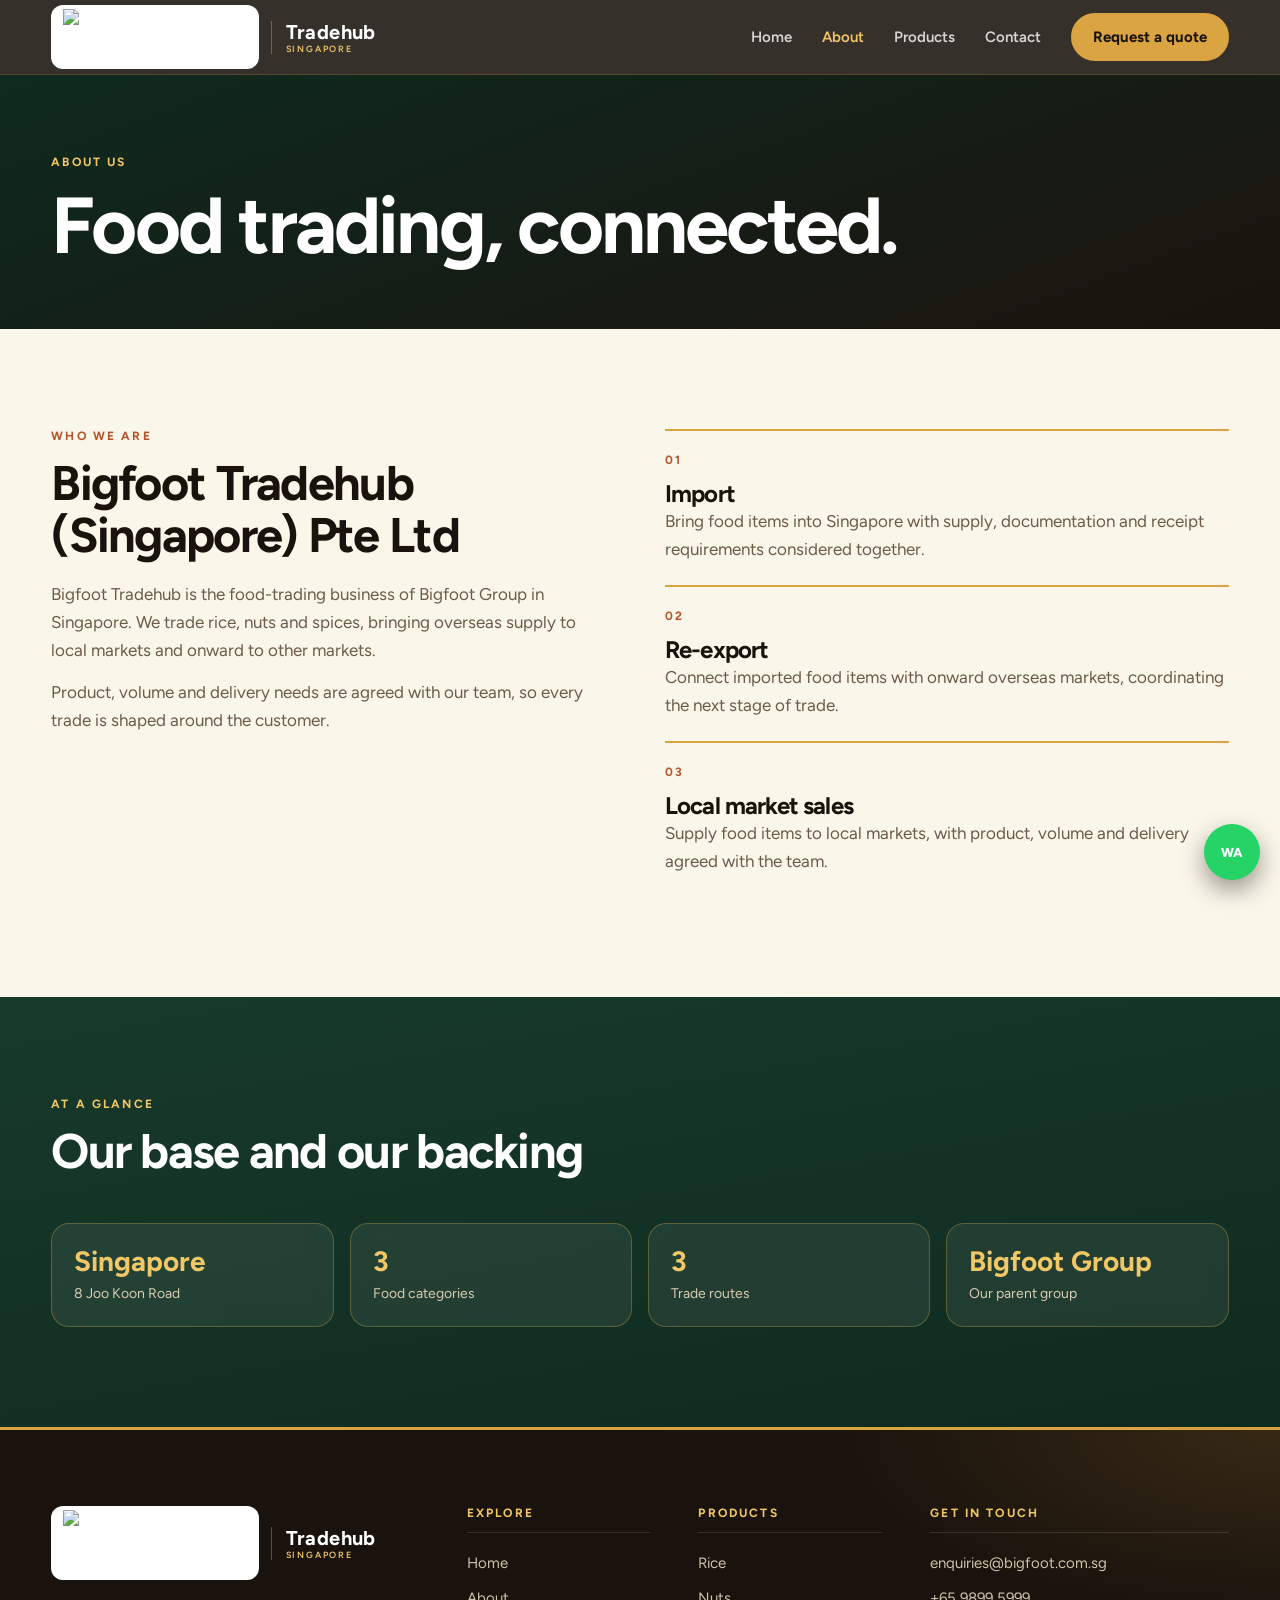
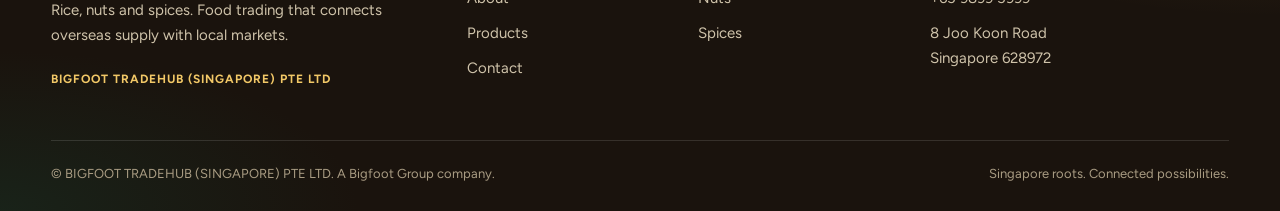
==== commit a0979c9d: "Add files via upload" ====
--- a/about.html
+++ b/about.html
@@ -1,8 +1,8 @@
 <!doctype html><html lang="en"><head><meta charset="utf-8"><meta name="viewport" content="width=device-width,initial-scale=1"><title>About | Bigfoot Tradehub</title><meta name="description" content="About Bigfoot Tradehub (Singapore) Pte Ltd, a Bigfoot Group food-trading company."><meta name="theme-color" content="#120d09"><link rel="preconnect" href="https://fonts.googleapis.com"><link rel="preconnect" href="https://fonts.gstatic.com" crossorigin><link href="https://fonts.googleapis.com/css2?family=Figtree:wght@400;500;600;700;800&display=swap" rel="stylesheet"><link rel="stylesheet" href="styles.css"></head><body>
-<header><div class="w"><a class="brand" href="index.html" aria-label="Bigfoot Tradehub home"><img class="bl" src="assets/images/bigfoot-tradehub-logo-white.png" alt="Bigfoot Tradehub"><span class="bt">Tradehub<small>SINGAPORE</small></span></a><button class="mt" aria-label="Menu" aria-expanded="false">&#9776;</button><nav><a href="index.html">Home</a><a href="about.html" class=on>About</a><a href="products.html">Products</a><a href="contact.html">Contact</a><a class="btn" href="contact.html">Request a quote</a></nav></div></header>
+<header><div class="w"><a class="brand" href="index.html" aria-label="Bigfoot Tradehub home"><span class="lg"><img src="assets/images/bigfoot-tradehub-logo.png" alt="Bigfoot Tradehub"></span><span class="bt">Tradehub<small>SINGAPORE</small></span></a><button class="mt" aria-label="Menu" aria-expanded="false">&#9776;</button><nav><a href="index.html">Home</a><a href="about.html" class=on>About</a><a href="products.html">Products</a><a href="contact.html">Contact</a><a class="btn" href="contact.html">Request a quote</a></nav></div></header>
 <main><section class="ph"><div class="w"><span class="k">About us</span><h1>Food trading, connected.</h1></div></section>
 <section><div class="w two"><div class="rv"><span class="k">Who we are</span><h2>Bigfoot Tradehub (Singapore) Pte Ltd</h2><p style="margin-top:18px;color:var(--mut)">Bigfoot Tradehub is the food-trading business of Bigfoot Group in Singapore. We trade rice, nuts and spices, bringing overseas supply to local markets and onward to other markets.</p><p style="margin-top:14px;color:var(--mut)">Product, volume and delivery needs are agreed with our team, so every trade is shaped around the customer.</p></div>
 <div class="rt rv"><article><span class="k">01</span><h3>Import</h3><p>Bring food items into Singapore with supply, documentation and receipt requirements considered together.</p></article><article><span class="k">02</span><h3>Re-export</h3><p>Connect imported food items with onward overseas markets, coordinating the next stage of trade.</p></article><article><span class="k">03</span><h3>Local market sales</h3><p>Supply food items to local markets, with product, volume and delivery agreed with the team.</p></article></div></div></section>
 <section class="dark"><div class="w"><div class="hd"><span class="k">At a glance</span><h2>Our base and our backing</h2></div><div class="facts" style="margin:0"><div><b>Singapore</b><small>8 Joo Koon Road</small></div><div><b>3</b><small>Food categories</small></div><div><b>3</b><small>Trade routes</small></div><div><b>Bigfoot Group</b><small>Our parent group</small></div></div></div></section></main>
 <a class="wa" href="https://wa.me/6598995999?text=Hello%20Bigfoot%20Tradehub%2C%20I%27d%20like%20to%20enquire." aria-label="WhatsApp">WA</a>
-<footer><div class="w fg"><div class="fa"><a class="brand" href="index.html" aria-label="Bigfoot Tradehub home"><img class="bl" src="assets/images/bigfoot-tradehub-logo-white.png" alt="Bigfoot Tradehub"><span class="bt">Tradehub<small>SINGAPORE</small></span></a><p>Rice, nuts and spices. Food trading that connects overseas supply with local markets.</p><div class="lgl">BIGFOOT TRADEHUB (SINGAPORE) PTE LTD</div></div><div class="fc"><h4>Explore</h4><a href="index.html">Home</a><a href="about.html">About</a><a href="products.html">Products</a><a href="contact.html">Contact</a></div><div class="fc"><h4>Products</h4><a href="products.html?cat=rice">Rice</a><a href="products.html?cat=nuts">Nuts</a><a href="products.html?cat=spices">Spices</a></div><div class="fc"><h4>Get in touch</h4><a href="mailto:enquiries@bigfoot.com.sg">enquiries@bigfoot.com.sg</a><a href="tel:+6598995999">+65 9899 5999</a><p>8 Joo Koon Road<br>Singapore 628972</p></div></div><div class="w fb"><span>&copy; BIGFOOT TRADEHUB (SINGAPORE) PTE LTD. A Bigfoot Group company.</span><span>Singapore roots. Connected possibilities.</span></div></footer><script src="script.js" defer></script></body></html>+<footer><div class="w fg"><div class="fa"><a class="brand" href="index.html" aria-label="Bigfoot Tradehub home"><span class="lg"><img src="assets/images/bigfoot-tradehub-logo.png" alt="Bigfoot Tradehub"></span><span class="bt">Tradehub<small>SINGAPORE</small></span></a><p>Rice, nuts and spices. Food trading that connects overseas supply with local markets.</p><div class="lgl">BIGFOOT TRADEHUB (SINGAPORE) PTE LTD</div></div><div class="fc"><h4>Explore</h4><a href="index.html">Home</a><a href="about.html">About</a><a href="products.html">Products</a><a href="contact.html">Contact</a></div><div class="fc"><h4>Products</h4><a href="products.html?cat=rice">Rice</a><a href="products.html?cat=nuts">Nuts</a><a href="products.html?cat=spices">Spices</a></div><div class="fc"><h4>Get in touch</h4><a href="mailto:enquiries@bigfoot.com.sg">enquiries@bigfoot.com.sg</a><a href="tel:+6598995999">+65 9899 5999</a><p>8 Joo Koon Road<br>Singapore 628972</p></div></div><div class="w fb"><span>&copy; BIGFOOT TRADEHUB (SINGAPORE) PTE LTD. A Bigfoot Group company.</span><span>Singapore roots. Connected possibilities.</span></div></footer><script src="script.js" defer></script></body></html>
--- a/styles.css
+++ b/styles.css
@@ -6,7 +6,7 @@
 .k{font:700 12px var(--sans);letter-spacing:.18em;text-transform:uppercase;color:var(--terra);margin-bottom:14px;display:block}
 .btn{display:inline-flex;gap:10px;align-items:center;padding:14px 26px;border-radius:99px;background:var(--gold);color:var(--ink);font-weight:700;border:2px solid var(--gold);transition:.25s}.btn:hover{background:var(--gold2);transform:translateY(-2px)}.btn.o{background:transparent;color:#fff;border-color:#ffffff55}.btn.o:hover{border-color:var(--gold);color:var(--gold2)}
 header{position:sticky;top:0;z-index:50;background:#120d09d9;backdrop-filter:blur(14px);border-bottom:1px solid #d9a44133;color:#fff}header .w{display:flex;align-items:center;justify-content:space-between;height:74px}
-.brand{display:flex;align-items:center;gap:12px;font:700 20px var(--serif);letter-spacing:.02em}.brand .bl{height:56px;width:auto}.brand .bt{padding-left:14px;border-left:1px solid #ffffff40;line-height:1.1}.brand small{display:block;font:600 9px var(--sans);letter-spacing:.2em;color:var(--gold2)}
+.brand{display:flex;align-items:center;gap:12px;font:700 20px var(--serif);letter-spacing:.02em}.brand .lg{background:#fff;border-radius:12px;padding:4px 12px;display:grid;place-items:center}.brand .lg img{height:56px;width:auto}.brand .bt{padding-left:14px;border-left:1px solid #ffffff40;line-height:1.1}.brand small{display:block;font:600 9px var(--sans);letter-spacing:.2em;color:var(--gold2)}
 nav{display:flex;gap:30px;align-items:center;font-weight:600;font-size:15px}nav a:not(.btn){opacity:.8}nav a:hover,nav a.on{opacity:1;color:var(--gold2)}nav .btn{padding:10px 20px}.mt{display:none;background:none;border:1px solid #fff4;color:#fff;border-radius:8px;padding:8px 12px;font-size:20px}
 .hero{background:radial-gradient(60% 70% at 85% 10%,#d9a44140,transparent 70%),radial-gradient(50% 60% at 0 100%,#b4532a33,transparent 70%),linear-gradient(160deg,var(--g2),var(--ink));color:#fff;padding:90px 0 70px;overflow:hidden}
 .hero .w{display:grid;grid-template-columns:1.15fr 1fr;gap:50px;align-items:center}.hero h1 em{font-style:italic;color:var(--gold2)}.hero p.l{font-size:20px;color:#e8dcc4;max-width:540px;margin:24px 0 32px}.hero .k{color:var(--gold2)}
@@ -32,7 +32,7 @@
 form.gl{display:grid;grid-template-columns:1fr 1fr;gap:16px}form .f{grid-column:1/3}label{font-size:13px;font-weight:600;color:var(--gold2);display:block;margin-bottom:6px}input,select,textarea{width:100%;padding:13px 14px;border-radius:12px;border:1px solid #ffffff33;background:#0e0a07aa;color:#fff;font:inherit}input:focus,select:focus,textarea:focus{outline:2px solid var(--gold)}
 .map{border-radius:22px;overflow:hidden;border:1px solid #d9a44166;margin-top:30px;height:320px}.map iframe{width:100%;height:100%;border:0}
 .wa{position:fixed;right:20px;bottom:20px;z-index:60;background:#25d366;color:#fff;width:56px;height:56px;border-radius:50%;display:grid;place-items:center;font:800 13px var(--sans);box-shadow:0 10px 24px #0006}
-footer{background:radial-gradient(50% 70% at 100% 0,#d9a44126,transparent 70%),radial-gradient(40% 60% at 0 100%,#173a2b66,transparent 70%),var(--ink);border-top:3px solid var(--gold);color:#cfc3aa;padding:76px 0 26px;font-size:15px}.fg{display:grid;grid-template-columns:1.6fr .8fr .8fr 1.3fr;gap:48px}footer .brand{display:flex;margin:0;color:#fff}footer .brand .bl{height:70px}footer .fa p{margin-top:18px;max-width:340px}footer .fa .lgl{margin-top:22px;font-size:12px;letter-spacing:.08em;color:var(--gold2);font-weight:700;text-transform:uppercase}footer h4{color:var(--gold2);font:700 12px var(--sans);letter-spacing:.18em;text-transform:uppercase;margin-bottom:18px;padding-bottom:12px;border-bottom:1px solid #ffffff1f}footer .fc a,footer .fc p{display:block;margin:0 0 10px;color:#cfc3aa;transition:.2s}footer .fc a:hover{color:var(--gold2);transform:translateX(4px)}.fb{border-top:1px solid #ffffff1f;margin-top:50px;padding-top:22px;font-size:13px;display:flex;justify-content:space-between;gap:20px;flex-wrap:wrap;color:#a99c83}
+footer{background:radial-gradient(50% 70% at 100% 0,#d9a44126,transparent 70%),radial-gradient(40% 60% at 0 100%,#173a2b66,transparent 70%),var(--ink);border-top:3px solid var(--gold);color:#cfc3aa;padding:76px 0 26px;font-size:15px}.fg{display:grid;grid-template-columns:1.6fr .8fr .8fr 1.3fr;gap:48px}footer .brand{display:flex;margin:0;color:#fff}footer .brand .lg img{height:66px}footer .fa p{margin-top:18px;max-width:340px}footer .fa .lgl{margin-top:22px;font-size:12px;letter-spacing:.08em;color:var(--gold2);font-weight:700;text-transform:uppercase}footer h4{color:var(--gold2);font:700 12px var(--sans);letter-spacing:.18em;text-transform:uppercase;margin-bottom:18px;padding-bottom:12px;border-bottom:1px solid #ffffff1f}footer .fc a,footer .fc p{display:block;margin:0 0 10px;color:#cfc3aa;transition:.2s}footer .fc a:hover{color:var(--gold2);transform:translateX(4px)}.fb{border-top:1px solid #ffffff1f;margin-top:50px;padding-top:22px;font-size:13px;display:flex;justify-content:space-between;gap:20px;flex-wrap:wrap;color:#a99c83}
 .rv{opacity:0;transform:translateY(28px);transition:opacity .8s,transform .8s}.rv.in{opacity:1;transform:none}
 @media(max-width:980px){.hero .w,.two,.cf{grid-template-columns:1fr}.stack{height:340px}.facts,.steps,.grid{grid-template-columns:1fr 1fr}.tiles,.pil{grid-template-columns:1fr}.fg{grid-template-columns:1fr 1fr}.mt{display:block}nav{display:none;position:absolute;top:74px;left:0;right:0;flex-direction:column;background:#120d09;padding:20px;gap:18px}nav.o{display:flex}section{padding:70px 0}}
 @media(max-width:560px){.grid,.facts,.steps{grid-template-columns:1fr}form.gl{grid-template-columns:1fr}form .f{grid-column:auto}}
